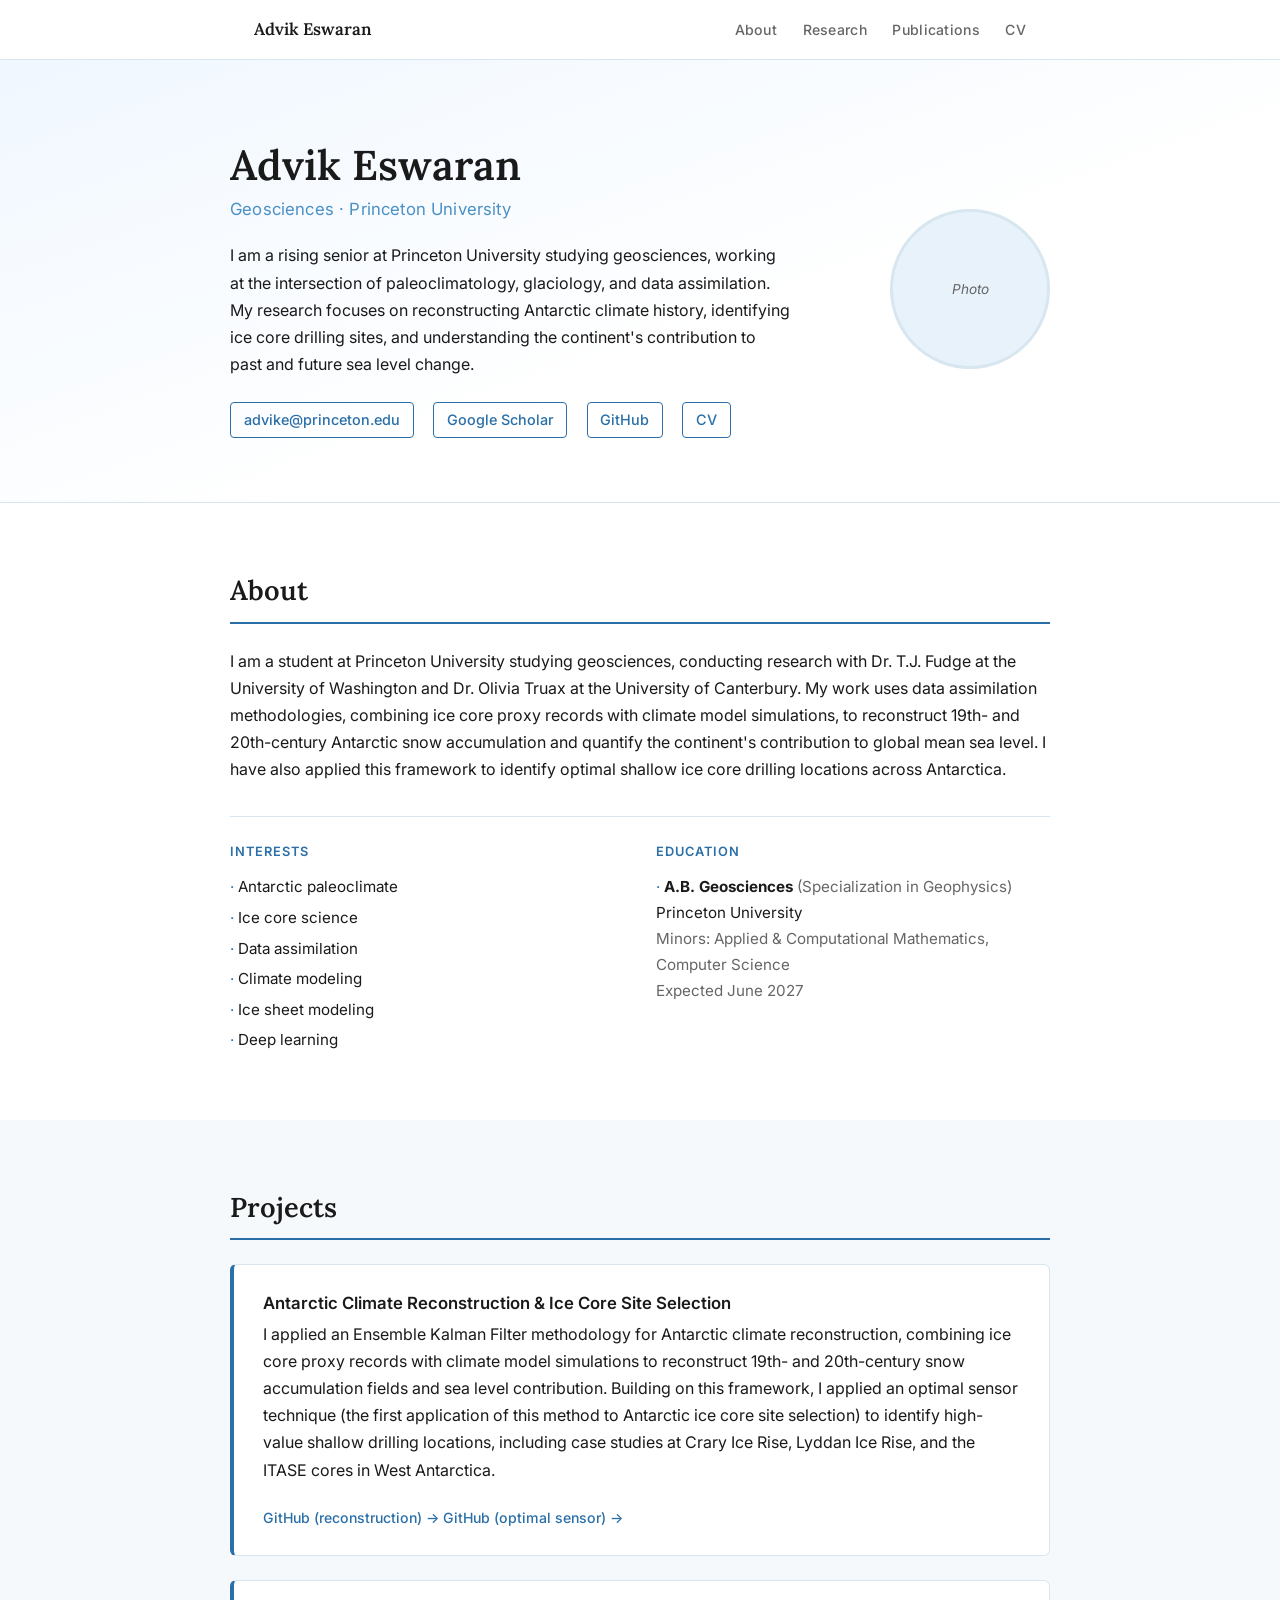
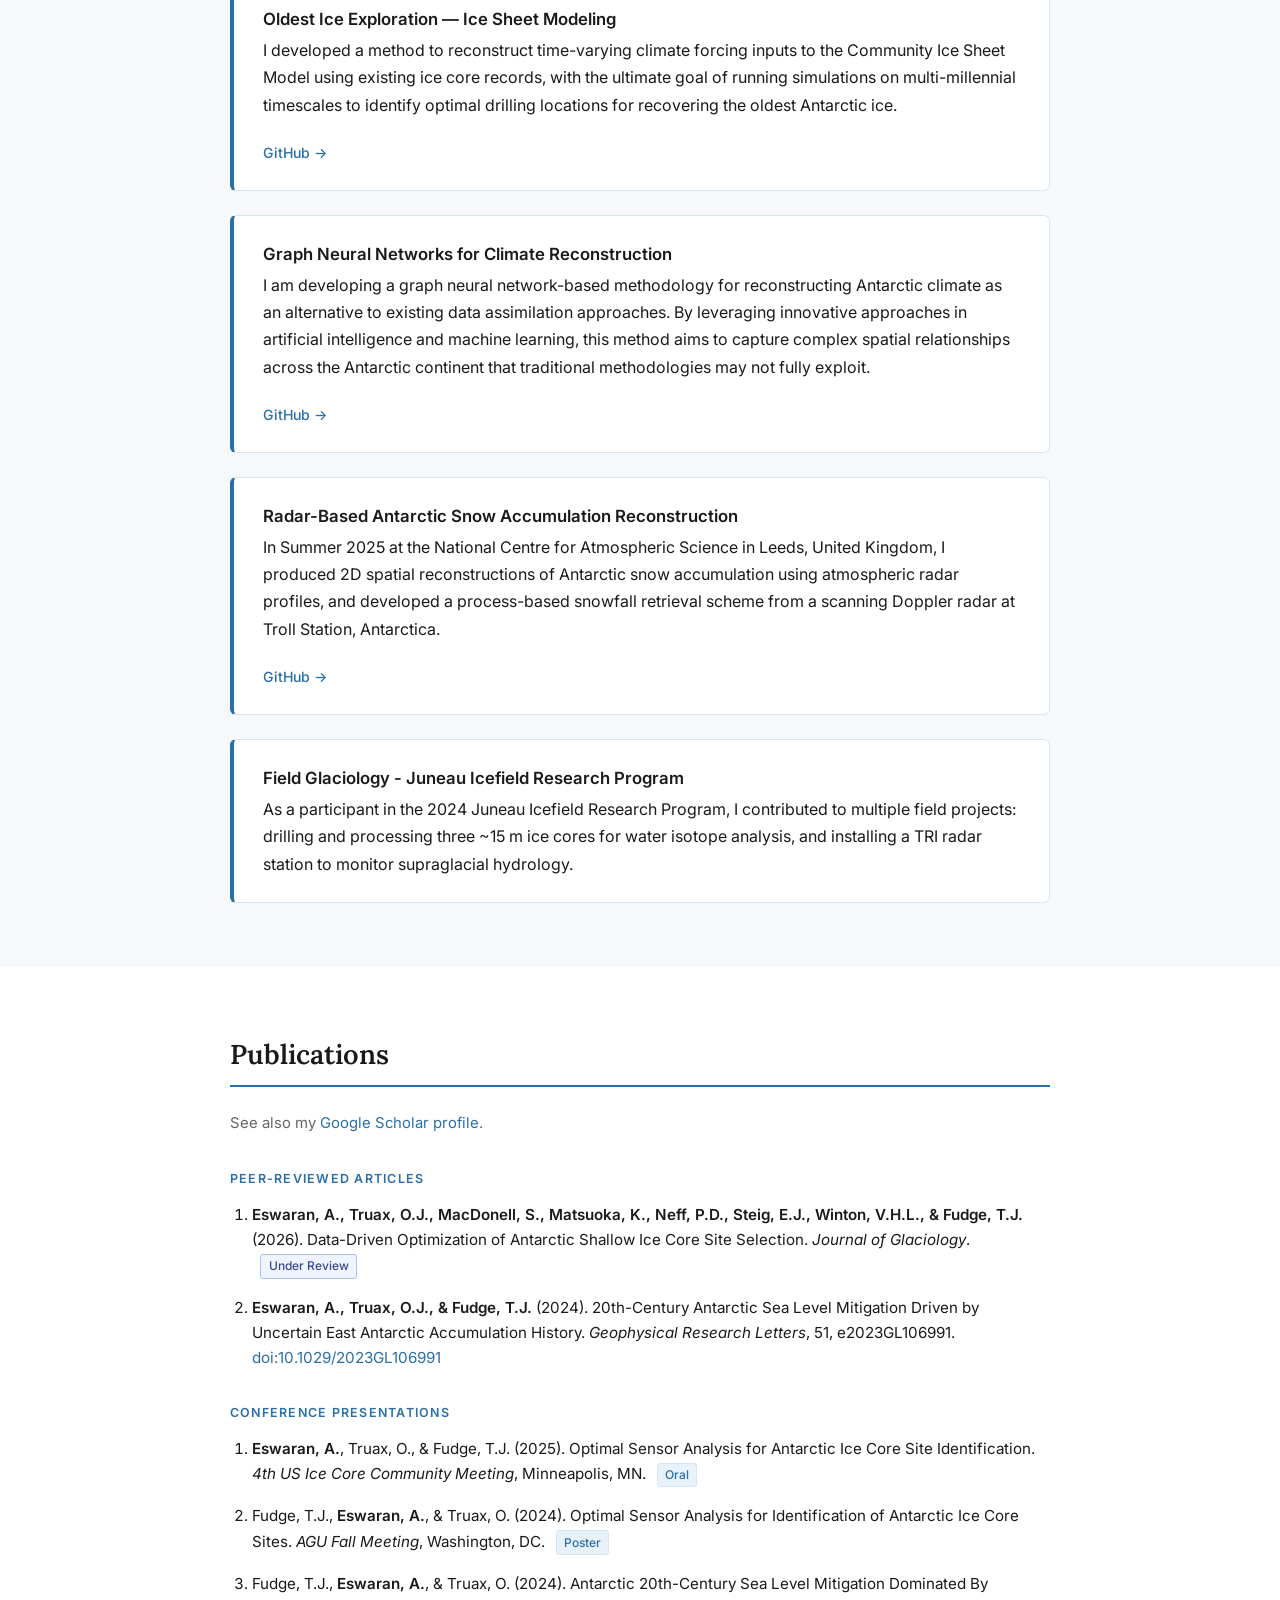
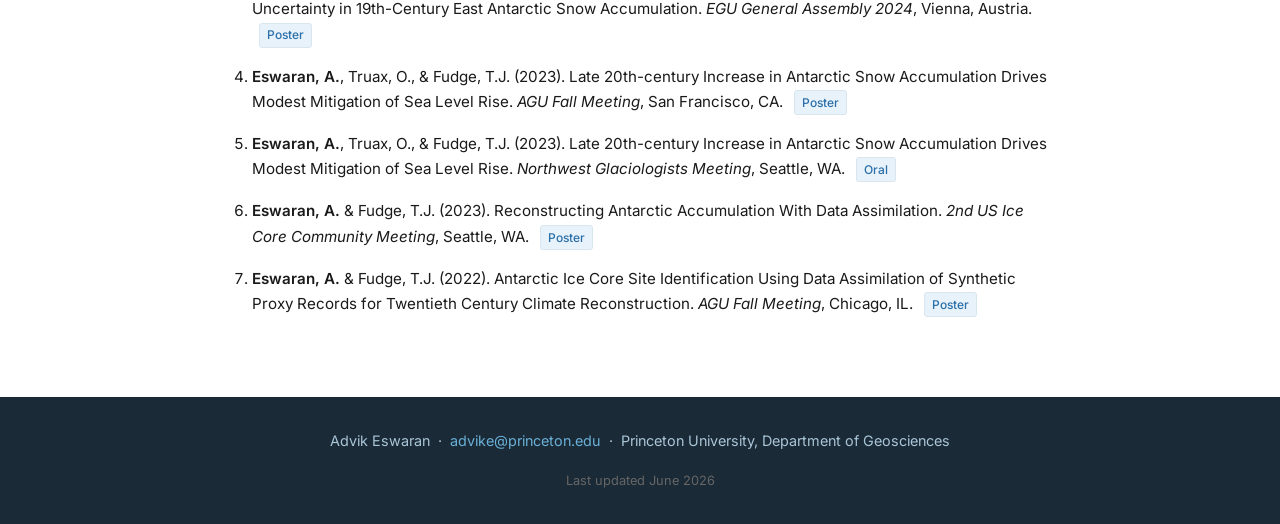
==== index.html @ 16de0f14 "Initial website" ====
<!DOCTYPE html>
<html lang="en">
<head>
  <meta charset="UTF-8" />
  <meta name="viewport" content="width=device-width, initial-scale=1.0" />
  <title>Advik Eswaran</title>
  <link rel="stylesheet" href="style.css" />
  <link rel="preconnect" href="https://fonts.googleapis.com" />
  <link rel="preconnect" href="https://fonts.gstatic.com" crossorigin />
  <link href="https://fonts.googleapis.com/css2?family=Lora:ital,wght@0,400;0,600;1,400&family=Inter:wght@300;400;500&display=swap" rel="stylesheet" />
</head>
<body>

  <!-- NAV -->
  <nav>
    <div class="nav-inner">
      <a class="nav-name" href="#top">Advik Eswaran</a>
      <ul>
        <li><a href="#about">About</a></li>
        <li><a href="#research">Research</a></li>
        <li><a href="#publications">Publications</a></li>
        <li><a href="Eswaran_CV.pdf" target="_blank">CV</a></li>
      </ul>
    </div>
  </nav>

  <!-- HERO -->
  <section id="top" class="hero">
    <div class="hero-inner">
      <div class="hero-text">
        <h1>Advik Eswaran</h1>
        <p class="hero-tagline">Geosciences · Princeton University</p>
        <p class="hero-bio">
          I am a rising senior at Princeton University studying geosciences,
          working at the intersection of paleoclimatology, glaciology, and data
          assimilation. My research focuses on reconstructing Antarctic climate
          history, identifying ice core drilling sites, and understanding the continent's contribution to past and
          future sea level change.
        </p>
        <div class="hero-links">
          <a href="mailto:advike@princeton.edu">advike@princeton.edu</a>
          <a href="https://scholar.google.com/citations?user=rZpx4eEAAAAJ&hl=en" target="_blank">Google Scholar</a>
          <a href="https://github.com/advikeswaran" target="_blank">GitHub</a>
          <a href="Eswaran_CV.pdf" target="_blank">CV</a>
        </div>
      </div>
      <div class="hero-photo">
        <div class="photo-placeholder">
          <span>Photo</span>
        </div>
      </div>
    </div>
  </section>

  <!-- ABOUT -->
  <section id="about">
    <div class="container">
      <h2>About</h2>
      <p>
        I am a student at Princeton University studying geosciences, conducting research with
        Dr. T.J. Fudge
        at the University of Washington and Dr. Olivia Truax at the University of Canterbury.
        My work uses data assimilation methodologies, combining ice core proxy records with
        climate model simulations, to reconstruct 19th- and 20th-century Antarctic snow accumulation
        and quantify the continent's contribution to global mean sea level. I have also applied this
        framework to identify optimal shallow ice core drilling locations across Antarctica.
      </p>

      <div class="info-grid">
        <div>
          <h3>Interests</h3>
          <ul>
            <li>Antarctic paleoclimate</li>
            <li>Ice core science</li>
            <li>Data assimilation</li>
            <li>Climate modeling</li>
            <li>Ice sheet modeling</li>
            <li>Deep learning</li>
          </ul>
        </div>
        <div>
          <h3>Education</h3>
          <ul class="edu-list">
            <li>
              <strong>A.B. Geosciences</strong> <span class="muted">(Specialization in Geophysics)</span><br />
              Princeton University<br />
              <span class="muted">Minors: Applied &amp; Computational Mathematics, Computer Science</span><br />
              <span class="muted">Expected June 2027</span>
            </li>
          </ul>
        </div>
      </div>
    </div>
  </section>

  <!-- RESEARCH -->
  <section id="research" class="alt-bg">
    <div class="container">
      <h2>Projects</h2>

      <div class="research-grid">

        <div class="research-card">
          <h3>Antarctic Climate Reconstruction &amp; Ice Core Site Selection</h3>
          <p>
            I applied an Ensemble Kalman Filter methodology for Antarctic climate reconstruction,
            combining ice core proxy records with climate model simulations to reconstruct 19th- and
            20th-century snow accumulation fields and sea level contribution. Building on this framework,
            I applied an optimal sensor technique (the first application of this method to
            Antarctic ice core site selection) to identify high-value shallow drilling locations,
            including case studies at Crary Ice Rise, Lyddan Ice Rise, and the ITASE cores in West Antarctica.
          </p>
          <a class="card-link" href="https://github.com/advikeswaran/metric-reconstruction" target="_blank">GitHub (reconstruction) →</a>
          <a class="card-link" href="https://github.com/advikeswaran/optimal-sensor" target="_blank">GitHub (optimal sensor) →</a>
        </div>

        <div class="research-card">
          <h3>Oldest Ice Exploration — Ice Sheet Modeling</h3>
          <p>
            I developed a method to reconstruct time-varying climate forcing inputs to the Community Ice Sheet
            Model using existing ice core records, with the ultimate goal of running simulations on
            multi-millennial timescales to identify optimal drilling locations for recovering the oldest Antarctic ice.
          </p>
          <a class="card-link" href="https://github.com/advikeswaran/cism-modeling" target="_blank">GitHub →</a>
        </div>

        <div class="research-card">
          <h3>Graph Neural Networks for Climate Reconstruction</h3>
          <p>
            I am developing a graph neural network-based methodology for reconstructing Antarctic climate
            as an alternative to existing data assimilation approaches. By leveraging innovative approaches in artificial intelligence and machine learning, this method aims to capture complex spatial
            relationships across the Antarctic continent that traditional methodologies may not fully exploit.
          </p>
          <a class="card-link" href="https://github.com/advikeswaran/gnn-recon" target="_blank">GitHub →</a>
        </div>

        <div class="research-card">
          <h3>Radar-Based Antarctic Snow Accumulation Reconstruction</h3>
          <p>
            In Summer 2025 at the National Centre for Atmospheric Science in Leeds, United Kingdom, I produced 2D spatial
            reconstructions of Antarctic snow accumulation using atmospheric radar profiles, and developed
            a process-based snowfall retrieval scheme from a scanning Doppler radar at Troll Station, Antarctica.
          </p>
          <a class="card-link" href="https://github.com/Troll-Observing-Network/neumayer-snowfall" target="_blank">GitHub →</a>
        </div>

        <div class="research-card">
          <h3>Field Glaciology - Juneau Icefield Research Program</h3>
          <p>
            As a participant in the 2024 Juneau Icefield Research Program, I contributed to multiple
            field projects: drilling and processing three ~15 m ice cores for water isotope analysis,
            and installing a TRI radar station to monitor supraglacial hydrology.
          </p>
        </div>

      </div>
    </div>
  </section>

  <!-- PUBLICATIONS -->
  <section id="publications">
    <div class="container">
      <h2>Publications</h2>
      <p class="section-note">
        See also my <a href="https://scholar.google.com/citations?user=rZpx4eEAAAAJ&hl=en" target="_blank">Google Scholar profile</a>.
      </p>

      <h3 class="pub-category">Peer-Reviewed Articles</h3>
      <ol class="pub-list">
        <li>
          <span class="pub-authors">Eswaran, A., Truax, O.J., MacDonell, S., Matsuoka, K., Neff, P.D., Steig, E.J., Winton, V.H.L., &amp; Fudge, T.J.</span> (2026).
          Data-Driven Optimization of Antarctic Shallow Ice Core Site Selection.
          <em>Journal of Glaciology</em>.
          <span class="under-review">Under Review</span>
        </li>
        <li>
          <span class="pub-authors">Eswaran, A., Truax, O.J., &amp; Fudge, T.J.</span> (2024).
          20th-Century Antarctic Sea Level Mitigation Driven by Uncertain East Antarctic Accumulation History.
          <em>Geophysical Research Letters</em>, 51, e2023GL106991.
          <a href="https://doi.org/10.1029/2023GL106991" target="_blank">doi:10.1029/2023GL106991</a>
        </li>
      </ol>

      <h3 class="pub-category">Conference Presentations</h3>
      <ol class="pub-list">
        <li>
          <span class="pub-authors">Eswaran, A.</span>, Truax, O., &amp; Fudge, T.J. (2025).
          Optimal Sensor Analysis for Antarctic Ice Core Site Identification.
          <em>4th US Ice Core Community Meeting</em>, Minneapolis, MN.
          <span class="pres-type">Oral</span>
        </li>
        <li>
          Fudge, T.J., <span class="pub-authors">Eswaran, A.</span>, &amp; Truax, O. (2024).
          Optimal Sensor Analysis for Identification of Antarctic Ice Core Sites.
          <em>AGU Fall Meeting</em>, Washington, DC.
          <span class="pres-type">Poster</span>
        </li>
        <li>
          Fudge, T.J., <span class="pub-authors">Eswaran, A.</span>, &amp; Truax, O. (2024).
          Antarctic 20th-Century Sea Level Mitigation Dominated By Uncertainty in 19th-Century East Antarctic Snow Accumulation.
          <em>EGU General Assembly 2024</em>, Vienna, Austria.
          <span class="pres-type">Poster</span>
        </li>
        <li>
          <span class="pub-authors">Eswaran, A.</span>, Truax, O., &amp; Fudge, T.J. (2023).
          Late 20th-century Increase in Antarctic Snow Accumulation Drives Modest Mitigation of Sea Level Rise.
          <em>AGU Fall Meeting</em>, San Francisco, CA.
          <span class="pres-type">Poster</span>
        </li>
        <li>
          <span class="pub-authors">Eswaran, A.</span>, Truax, O., &amp; Fudge, T.J. (2023).
          Late 20th-century Increase in Antarctic Snow Accumulation Drives Modest Mitigation of Sea Level Rise.
          <em>Northwest Glaciologists Meeting</em>, Seattle, WA.
          <span class="pres-type">Oral</span>
        </li>
        <li>
          <span class="pub-authors">Eswaran, A.</span> &amp; Fudge, T.J. (2023).
          Reconstructing Antarctic Accumulation With Data Assimilation.
          <em>2nd US Ice Core Community Meeting</em>, Seattle, WA.
          <span class="pres-type">Poster</span>
        </li>
        <li>
          <span class="pub-authors">Eswaran, A.</span> &amp; Fudge, T.J. (2022).
          Antarctic Ice Core Site Identification Using Data Assimilation of Synthetic Proxy Records for
          Twentieth Century Climate Reconstruction.
          <em>AGU Fall Meeting</em>, Chicago, IL.
          <span class="pres-type">Poster</span>
        </li>
      </ol>
    </div>
  </section>

  <!-- FOOTER -->
  <footer>
    <div class="container">
      <p>
        Advik Eswaran &nbsp;·&nbsp;
        <a href="mailto:advike@princeton.edu">advike@princeton.edu</a> &nbsp;·&nbsp;
        Princeton University, Department of Geosciences
      </p>
      <p class="muted" style="font-size:0.8rem; margin-top:0.4rem;">
        Last updated June 2026
      </p>
    </div>
  </footer>

</body>
</html>
---- style.css ----
/* ======================================
   ADVIK ESWARAN — RESEARCH WEBSITE
   ====================================== */

:root {
  --ice:        #2a6fa8;   /* deep glacier blue */
  --ice-light:  #e8f2fb;   /* pale sky blue */
  --ice-mid:    #4a90c4;
  --text:       #1a1a1a;
  --muted:      #666;
  --bg:         #ffffff;
  --alt-bg:     #f6f9fc;
  --border:     #d8e6f0;
  --nav-h:      60px;
  --max-w:      820px;
  --font-serif: 'Lora', Georgia, serif;
  --font-sans:  'Inter', system-ui, sans-serif;
}

/* ---- RESET ---- */
*, *::before, *::after { box-sizing: border-box; margin: 0; padding: 0; }
html { scroll-behavior: smooth; }
body {
  font-family: var(--font-sans);
  color: var(--text);
  background: var(--bg);
  font-size: 1rem;
  line-height: 1.7;
}
a { color: var(--ice); text-decoration: none; }
a:hover { text-decoration: underline; }

/* ---- NAV ---- */
nav {
  position: sticky;
  top: 0;
  z-index: 100;
  background: var(--bg);
  border-bottom: 1px solid var(--border);
  height: var(--nav-h);
}
.nav-inner {
  max-width: var(--max-w);
  margin: 0 auto;
  padding: 0 1.5rem;
  height: 100%;
  display: flex;
  align-items: center;
  justify-content: space-between;
}
.nav-name {
  font-family: var(--font-serif);
  font-weight: 600;
  font-size: 1.05rem;
  color: var(--text);
}
.nav-name:hover { text-decoration: none; color: var(--ice); }
nav ul {
  list-style: none;
  display: flex;
  gap: 1.6rem;
}
nav ul a {
  font-size: 0.88rem;
  font-weight: 500;
  color: var(--muted);
  letter-spacing: 0.02em;
  transition: color 0.15s;
}
nav ul a:hover { color: var(--ice); text-decoration: none; }

/* ---- HERO ---- */
.hero {
  padding: 5rem 1.5rem 4rem;
  background: linear-gradient(160deg, #f0f7ff 0%, #ffffff 60%);
  border-bottom: 1px solid var(--border);
}
.hero-inner {
  max-width: var(--max-w);
  margin: 0 auto;
  display: flex;
  align-items: center;
  gap: 3rem;
}
.hero-text { flex: 1; }
.hero h1 {
  font-family: var(--font-serif);
  font-size: 2.6rem;
  font-weight: 600;
  line-height: 1.2;
  margin-bottom: 0.3rem;
  color: var(--text);
}
.hero-tagline {
  font-size: 1.05rem;
  color: var(--ice-mid);
  font-weight: 400;
  margin-bottom: 1.2rem;
  letter-spacing: 0.01em;
}
.hero-bio {
  font-size: 1rem;
  color: var(--text);
  margin-bottom: 1.5rem;
  max-width: 560px;
}
.hero-links {
  display: flex;
  flex-wrap: wrap;
  gap: 0.6rem 1.2rem;
}
.hero-links a {
  font-size: 0.9rem;
  font-weight: 500;
  color: var(--ice);
  padding: 0.3rem 0.8rem;
  border: 1px solid var(--ice);
  border-radius: 4px;
  transition: background 0.15s, color 0.15s;
}
.hero-links a:hover {
  background: var(--ice);
  color: #fff;
  text-decoration: none;
}

/* photo */
.hero-photo { flex-shrink: 0; }
.photo-placeholder {
  width: 160px;
  height: 160px;
  border-radius: 50%;
  background: var(--ice-light);
  border: 3px solid var(--border);
  display: flex;
  align-items: center;
  justify-content: center;
  color: var(--muted);
  font-size: 0.85rem;
  font-style: italic;
  overflow: hidden;
}
.hero-photo img {
  width: 160px;
  height: 160px;
  border-radius: 50%;
  object-fit: cover;
  border: 3px solid var(--border);
  display: block;
}

/* ---- SECTIONS ---- */
section { padding: 4rem 1.5rem; }
.alt-bg { background: var(--alt-bg); }
.container {
  max-width: var(--max-w);
  margin: 0 auto;
}
h2 {
  font-family: var(--font-serif);
  font-size: 1.7rem;
  font-weight: 600;
  margin-bottom: 1.5rem;
  padding-bottom: 0.5rem;
  border-bottom: 2px solid var(--ice);
  color: var(--text);
}
h3 {
  font-family: var(--font-sans);
  font-size: 1rem;
  font-weight: 600;
  color: var(--text);
  margin-bottom: 0.3rem;
}
p { margin-bottom: 1rem; }
p:last-child { margin-bottom: 0; }

.muted { color: var(--muted); }

/* ---- ABOUT ---- */
.info-grid {
  display: grid;
  grid-template-columns: 1fr 1fr;
  gap: 2rem;
  margin-top: 2rem;
  padding-top: 1.5rem;
  border-top: 1px solid var(--border);
}
.info-grid h3 {
  font-size: 0.8rem;
  text-transform: uppercase;
  letter-spacing: 0.08em;
  color: var(--ice);
  margin-bottom: 0.6rem;
}
.info-grid ul {
  list-style: none;
  padding: 0;
}
.info-grid ul li {
  padding: 0.15rem 0;
  font-size: 0.95rem;
  color: var(--text);
}
.info-grid ul li::before {
  content: "·  ";
  color: var(--ice);
}
.edu-list li::before { content: ""; }

/* ---- RESEARCH ---- */
.research-grid {
  display: grid;
  gap: 1.5rem;
}
.research-card {
  background: var(--bg);
  border: 1px solid var(--border);
  border-radius: 6px;
  padding: 1.5rem 1.8rem;
  border-left: 4px solid var(--ice);
}
.research-card h3 {
  font-size: 1.05rem;
  font-weight: 600;
  margin-bottom: 0.2rem;
  color: var(--text);
}
.affil {
  font-size: 0.85rem;
  color: var(--ice-mid);
  font-style: italic;
  margin-bottom: 0.8rem;
}
.card-link {
  display: inline-block;
  margin-top: 0.4rem;
  font-size: 0.88rem;
  font-weight: 500;
  color: var(--ice);
}

/* ---- PUBLICATIONS ---- */
.section-note { font-size: 0.93rem; color: var(--muted); margin-bottom: 1.8rem; }
.pub-category {
  font-size: 0.78rem;
  text-transform: uppercase;
  letter-spacing: 0.1em;
  color: var(--ice);
  margin-top: 2rem;
  margin-bottom: 0.8rem;
}
.pub-list {
  padding-left: 1.4rem;
}
.pub-list li {
  margin-bottom: 1rem;
  font-size: 0.95rem;
  line-height: 1.65;
}
.pub-authors { font-weight: 600; }
.under-review {
  display: inline-block;
  margin-left: 0.5rem;
  background: #f0f4ff;
  border: 1px solid #b0c0e8;
  color: #3a4a8a;
  font-size: 0.75rem;
  font-weight: 500;
  padding: 0.1rem 0.45rem;
  border-radius: 3px;
}
.pres-type {
  display: inline-block;
  margin-left: 0.4rem;
  background: var(--ice-light);
  border: 1px solid var(--border);
  color: var(--ice);
  font-size: 0.75rem;
  font-weight: 500;
  padding: 0.1rem 0.45rem;
  border-radius: 3px;
}
.award-badge {
  display: inline-block;
  margin-left: 0.5rem;
  background: #fff8e1;
  border: 1px solid #f0d060;
  color: #7a5c00;
  font-size: 0.75rem;
  font-weight: 500;
  padding: 0.1rem 0.45rem;
  border-radius: 3px;
}

/* ---- TALKS ---- */
.talk-list {
  list-style: none;
  padding: 0;
}
.talk-list li {
  padding: 1rem 0;
  border-bottom: 1px solid var(--border);
}
.talk-list li:last-child { border-bottom: none; }
.talk-title {
  font-size: 0.97rem;
  font-style: italic;
  margin-bottom: 0.25rem;
}
.talk-venue {
  font-size: 0.88rem;
  color: var(--muted);
}

/* ---- AWARDS ---- */
.awards-table {
  width: 100%;
  border-collapse: collapse;
}
.awards-table tr { border-bottom: 1px solid var(--border); }
.awards-table tr:last-child { border-bottom: none; }
.awards-table td {
  padding: 0.9rem 0.5rem;
  vertical-align: top;
  font-size: 0.95rem;
}
.award-year {
  white-space: nowrap;
  color: var(--ice);
  font-weight: 600;
  padding-right: 1.5rem;
  width: 70px;
}

/* ---- FOOTER ---- */
footer {
  background: #1a2a36;
  color: #aac5d8;
  padding: 2rem 1.5rem;
  text-align: center;
  font-size: 0.9rem;
}
footer a { color: #6ab0d8; }
footer a:hover { color: #fff; }

/* ---- RESPONSIVE ---- */
@media (max-width: 640px) {
  .hero-inner { flex-direction: column-reverse; align-items: flex-start; gap: 1.5rem; }
  .hero h1 { font-size: 2rem; }
  .hero-photo { align-self: center; }
  .info-grid { grid-template-columns: 1fr; gap: 1.5rem; }
  nav ul { gap: 1rem; }
  nav ul a { font-size: 0.82rem; }
}
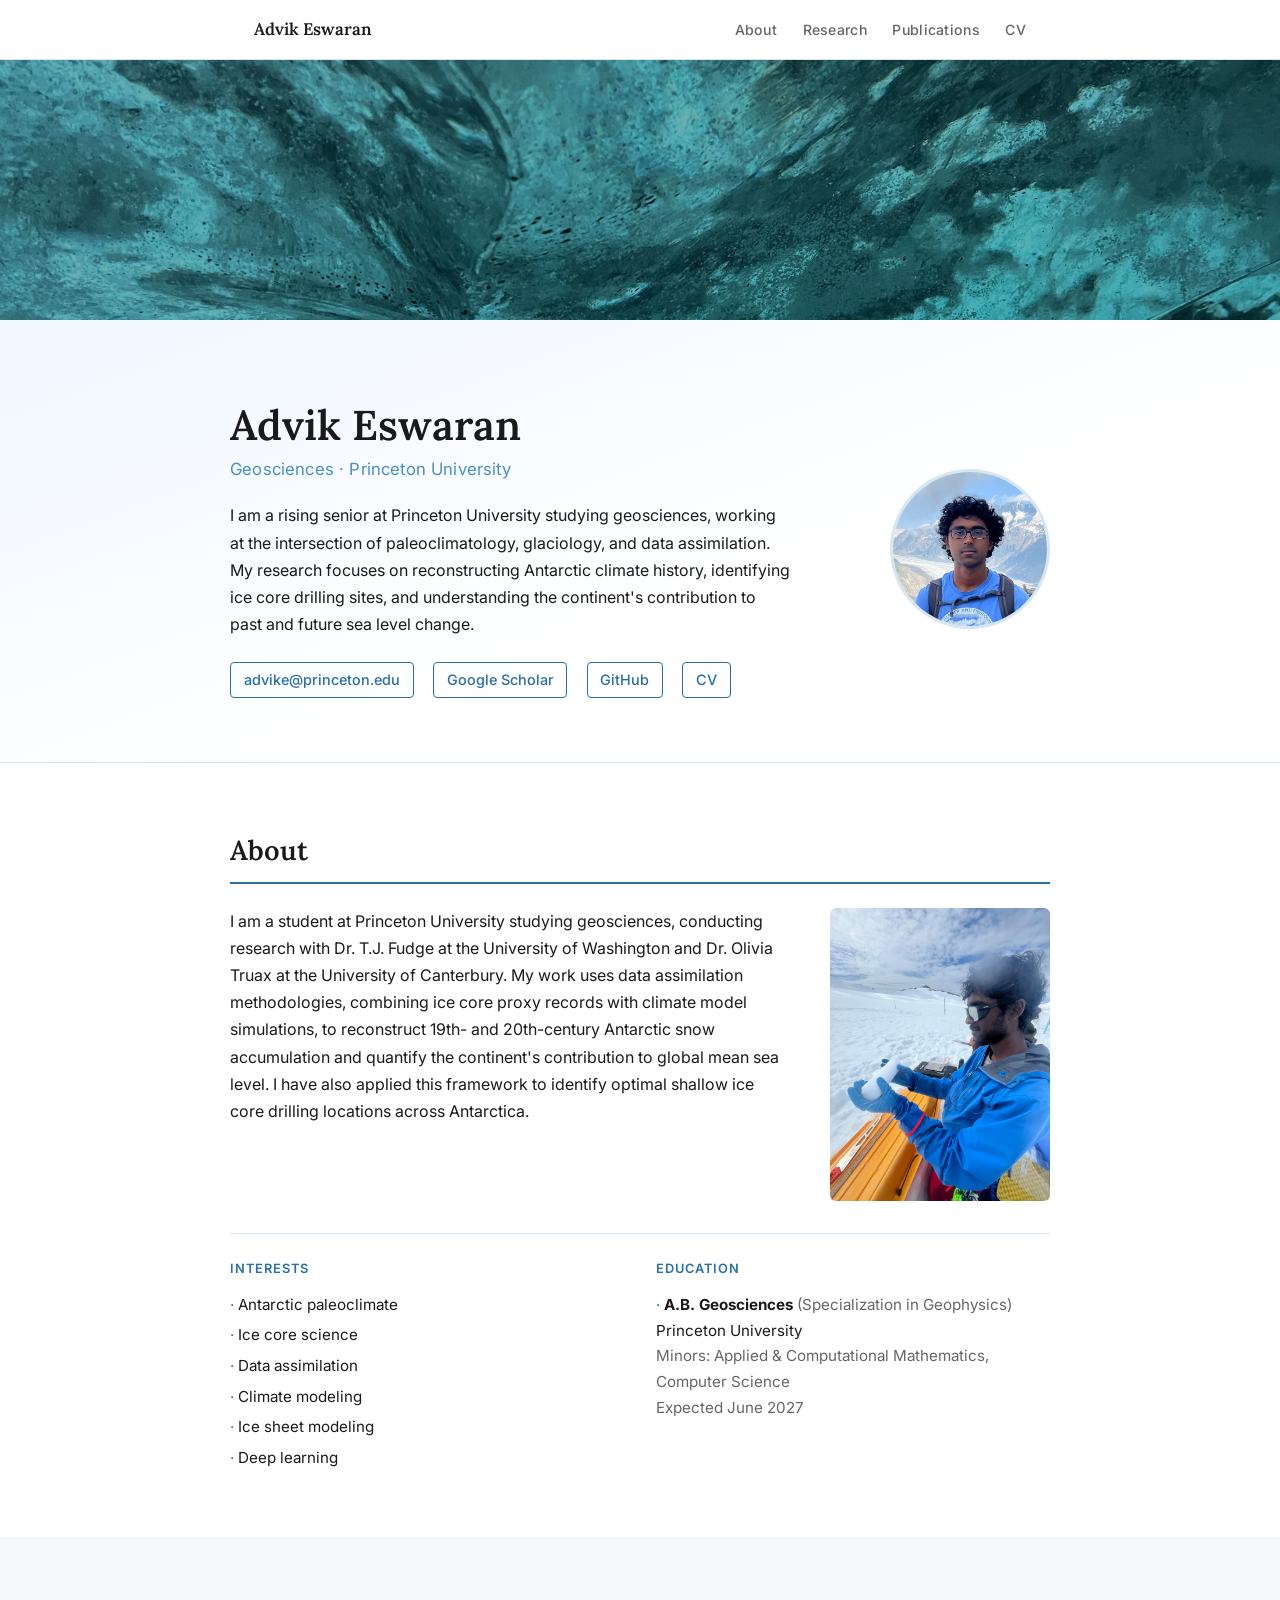
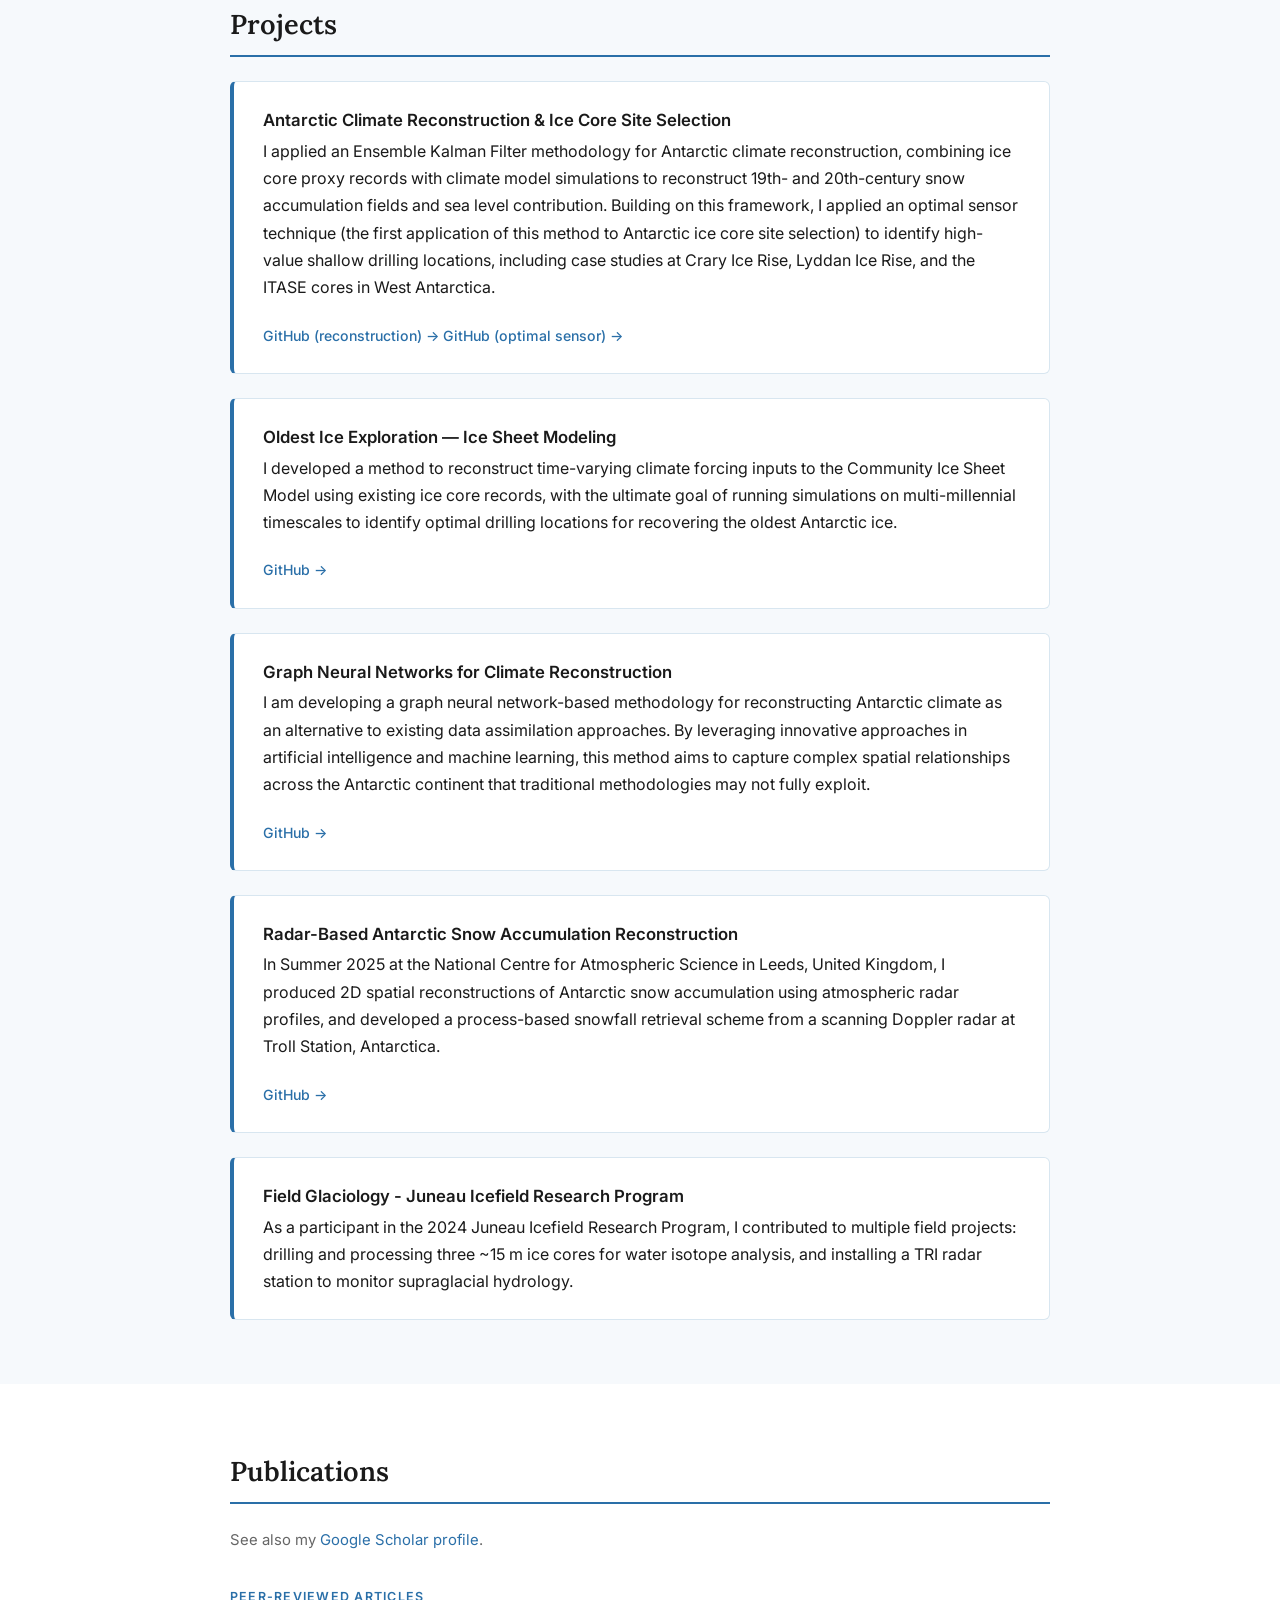
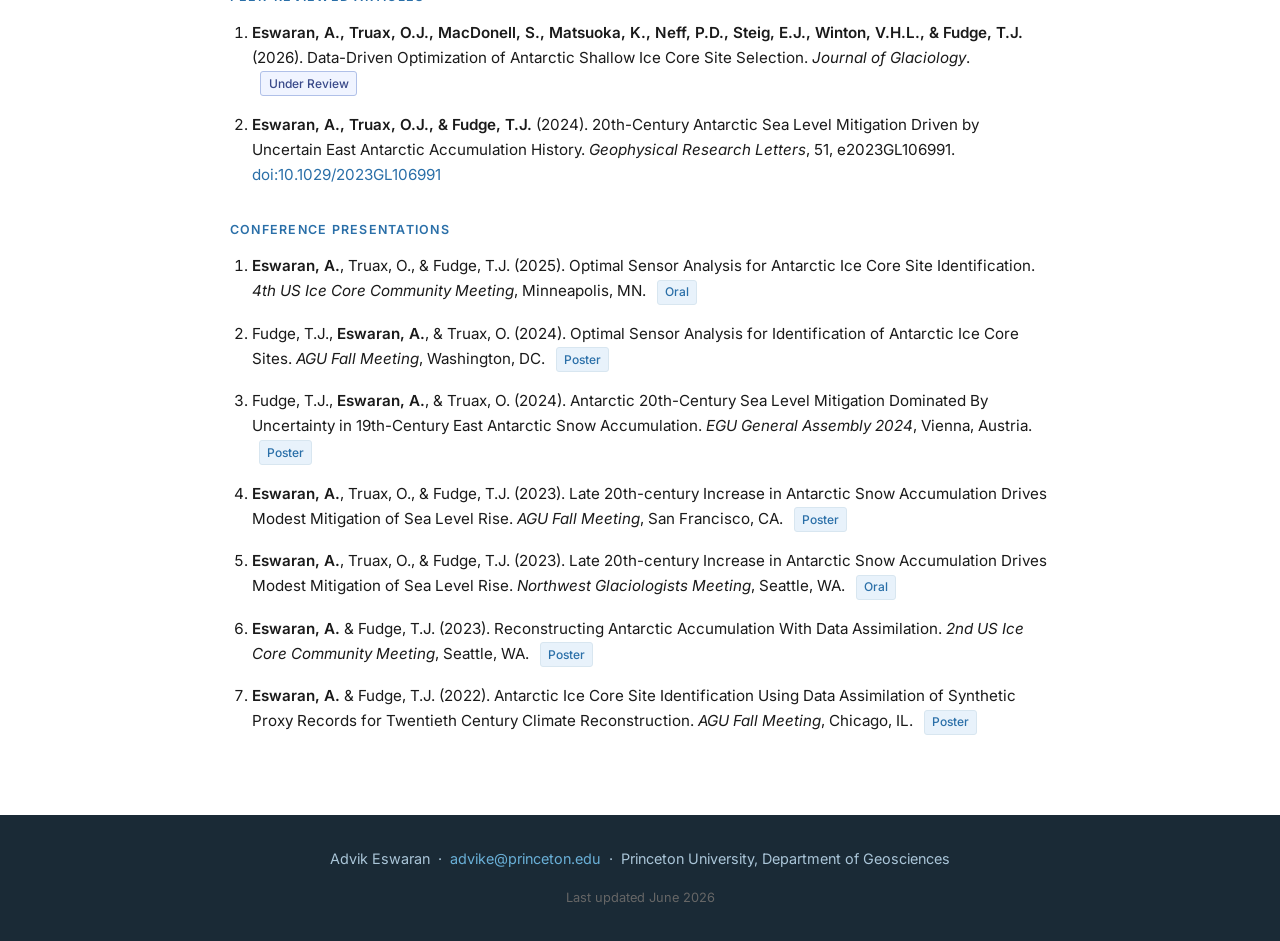
==== commit 400dfe71: "Initial website with more images" ====
--- a/index.html
+++ b/index.html
@@ -23,6 +23,9 @@
       </ul>
     </div>
   </nav>
+
+  <!-- BANNER -->
+  <div class="banner"></div>
 
   <!-- HERO -->
   <section id="top" class="hero">
@@ -45,9 +48,7 @@
         </div>
       </div>
       <div class="hero-photo">
-        <div class="photo-placeholder">
-          <span>Photo</span>
-        </div>
+        <img src="Web_Headshot.jpg" alt="Advik Eswaran" />
       </div>
     </div>
   </section>
@@ -56,6 +57,8 @@
   <section id="about">
     <div class="container">
       <h2>About</h2>
+      <div class="about-inner">
+      <div class="about-text">
       <p>
         I am a student at Princeton University studying geosciences, conducting research with
         Dr. T.J. Fudge
@@ -65,6 +68,12 @@
         and quantify the continent's contribution to global mean sea level. I have also applied this
         framework to identify optimal shallow ice core drilling locations across Antarctica.
       </p>
+
+      </div><!-- end about-text -->
+      <div class="about-field-photo">
+        <img src="holdingcore.JPG" alt="Advik Eswaran holding an ice core" />
+      </div>
+      </div><!-- end about-inner -->
 
       <div class="info-grid">
         <div>
--- a/style.css
+++ b/style.css
@@ -69,6 +69,23 @@
 }
 nav ul a:hover { color: var(--ice); text-decoration: none; }
 
+/* ---- BANNER ---- */
+.banner {
+  width: 100%;
+  height: 260px;
+  background-image: url('icecaveback.JPG');
+  background-size: cover;
+  background-position: center;
+  background-attachment: fixed;
+  position: relative;
+}
+.banner::after {
+  content: '';
+  position: absolute;
+  inset: 0;
+  background: rgba(10, 25, 40, 0.35);
+}
+
 /* ---- HERO ---- */
 .hero {
   padding: 5rem 1.5rem 4rem;
@@ -178,6 +195,30 @@
 .muted { color: var(--muted); }
 
 /* ---- ABOUT ---- */
+.about-inner {
+  display: flex;
+  gap: 2.5rem;
+  align-items: flex-start;
+}
+.about-text { flex: 1; }
+.about-field-photo { flex-shrink: 0; }
+.about-field-photo {
+  align-self: stretch;
+  display: flex;
+}
+.about-field-photo img {
+  width: 220px;
+  flex: 1;
+  min-height: 0;
+  border-radius: 6px;
+  object-fit: cover;
+  display: block;
+}
+@media (max-width: 640px) {
+  .about-inner { flex-direction: column; }
+  .about-field-photo img { width: 100%; }
+}
+
 .info-grid {
   display: grid;
   grid-template-columns: 1fr 1fr;
@@ -219,6 +260,24 @@
   border-radius: 6px;
   padding: 1.5rem 1.8rem;
   border-left: 4px solid var(--ice);
+}
+.research-card--with-image {
+  display: flex;
+  gap: 1.5rem;
+  align-items: center;
+}
+.research-card--with-image .card-text { flex: 1; }
+.research-card--with-image .card-image { flex-shrink: 0; }
+.research-card--with-image .card-image img {
+  width: 200px;
+  height: 200px;
+  object-fit: cover;
+  border-radius: 4px;
+  display: block;
+}
+@media (max-width: 640px) {
+  .research-card--with-image { flex-direction: column; }
+  .research-card--with-image .card-image img { width: 100%; height: 220px; }
 }
 .research-card h3 {
   font-size: 1.05rem;
